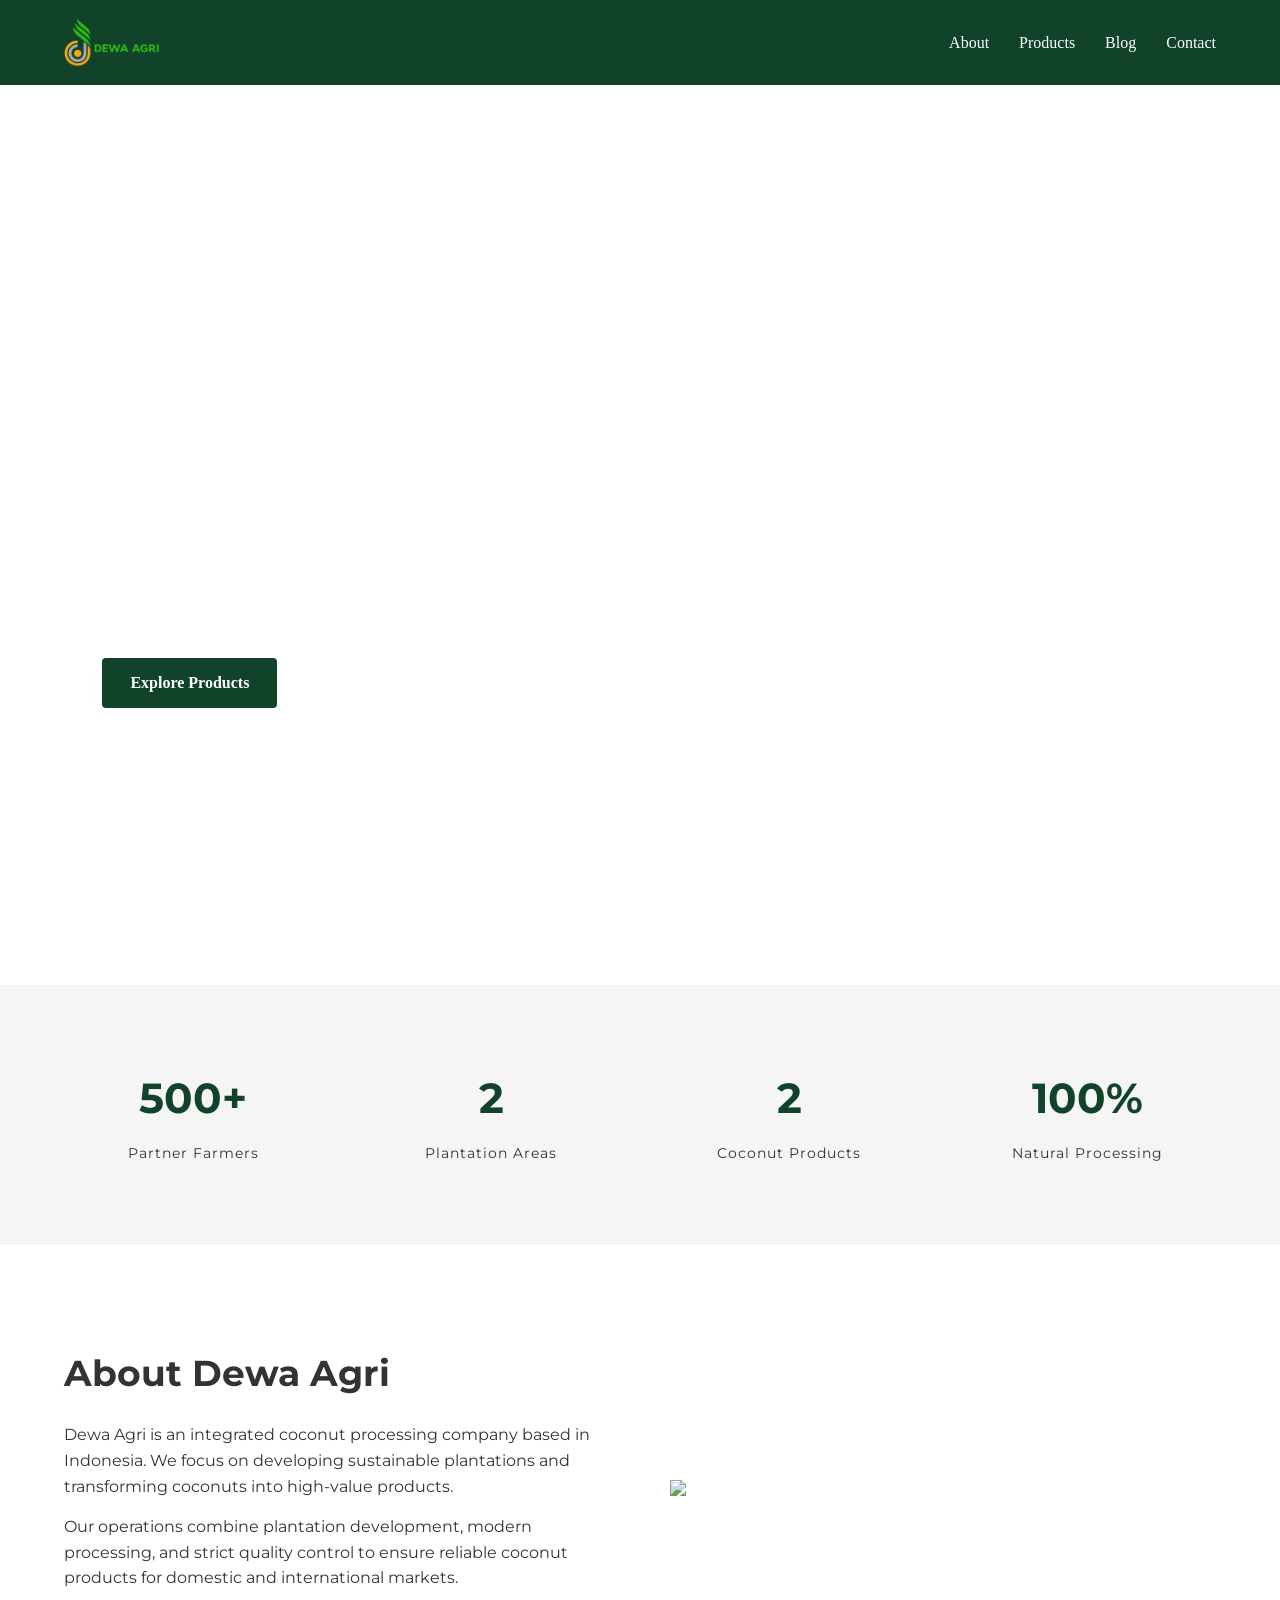
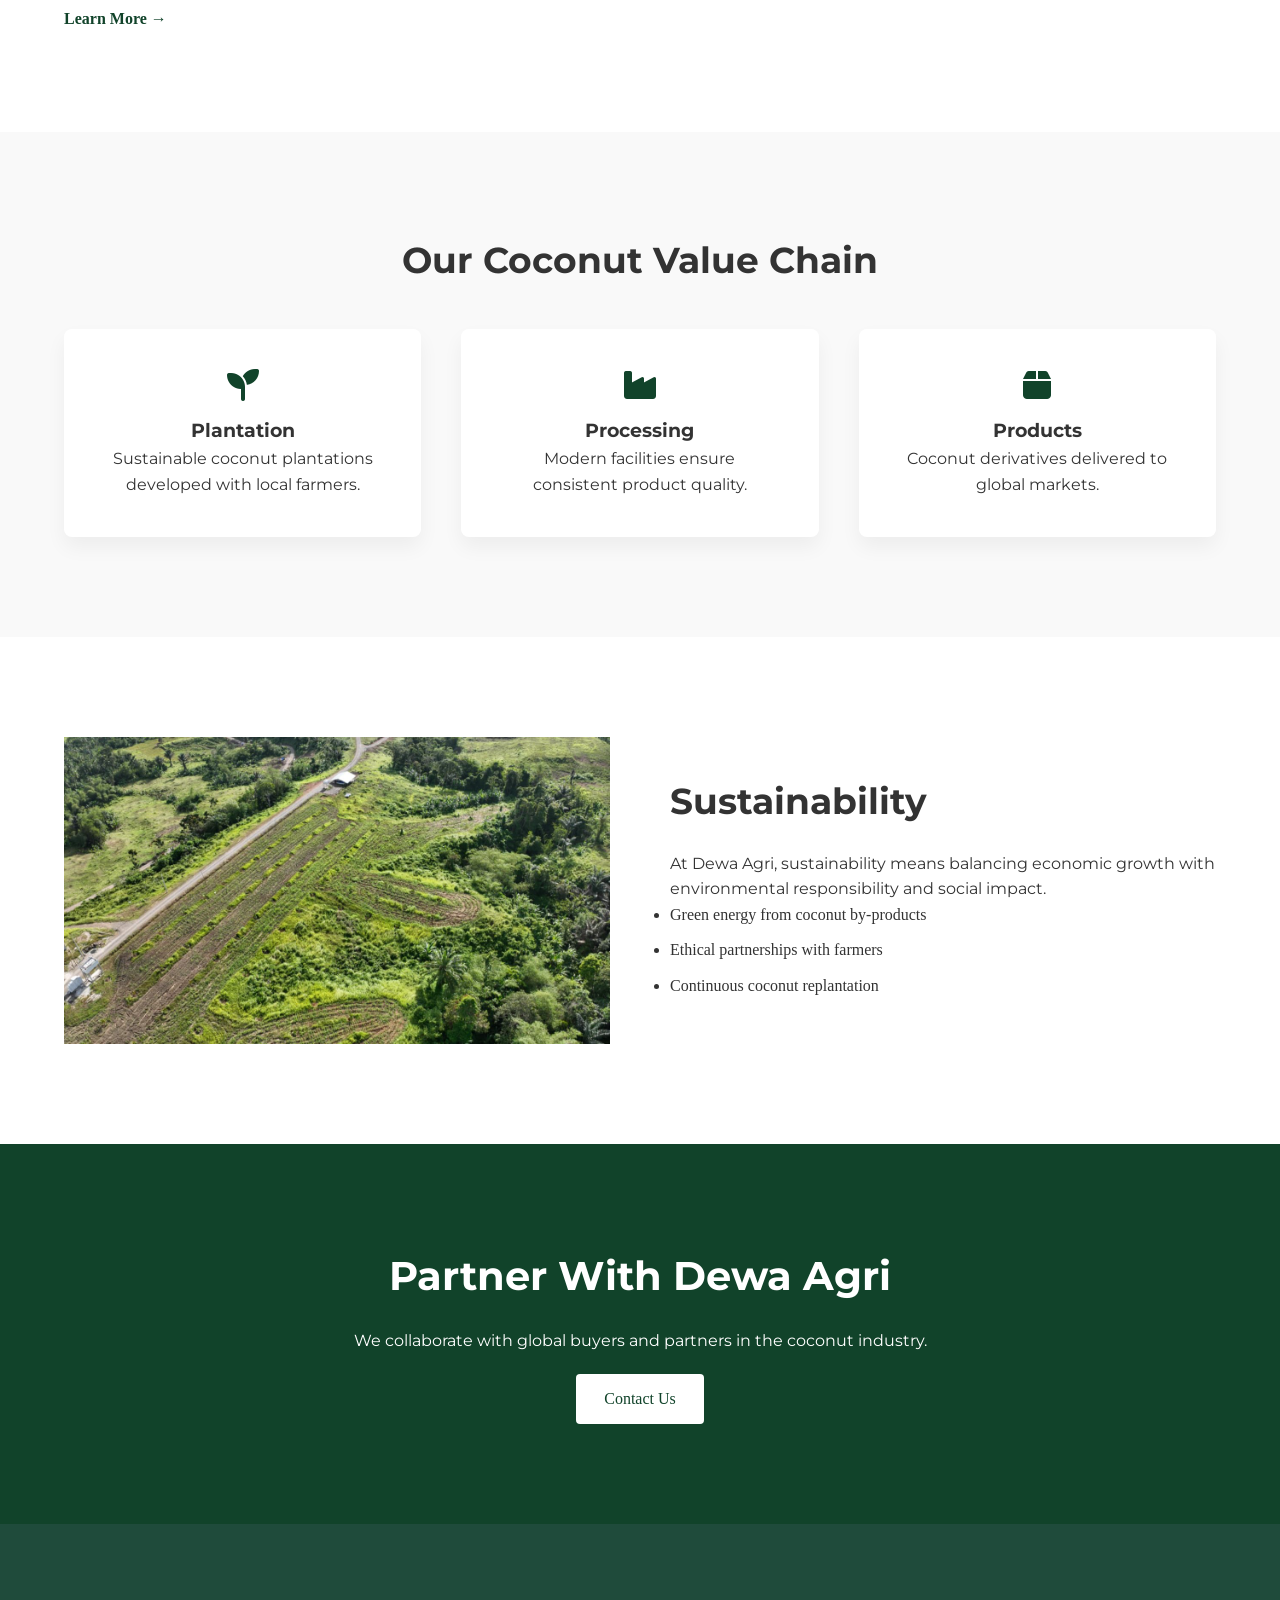
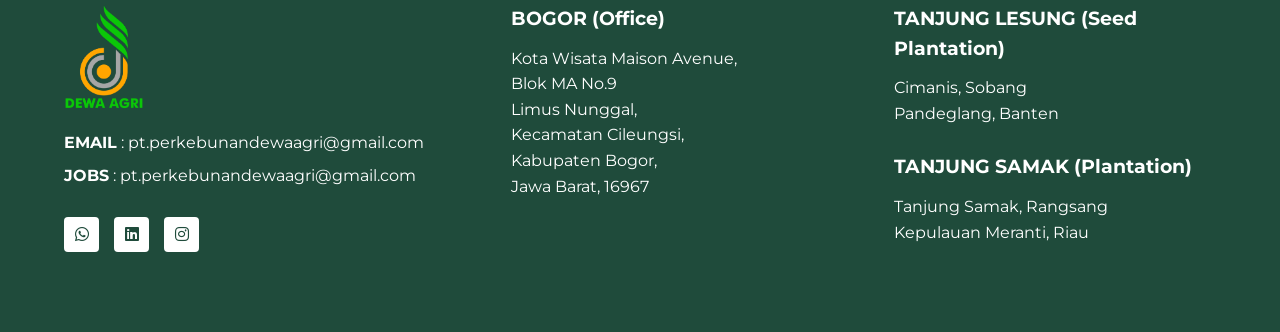
==== index.html @ 298e4358 "index all" ====
<!doctype html>
<html lang="en">
  <head>
    <meta charset="UTF-8" />
    <meta name="viewport" content="width=device-width, initial-scale=1.0" />

    <title>Dewa Agri | Integrated Coconut Industry</title>

    <link rel="stylesheet" href="css/home.css" />

    <link
      href="https://fonts.googleapis.com/css2?family=Montserrat:wght@300;400;600;700&display=swap"
      rel="stylesheet"
    />

    <link
      rel="stylesheet"
      href="https://cdnjs.cloudflare.com/ajax/libs/font-awesome/6.5.0/css/all.min.css"
    />
    <link rel="stylesheet" href="https://unpkg.com/aos@2.3.1/dist/aos.css" />
    <link rel="shortcut icon" href="assets/logo.png" />
  </head>

  <body>
    <!-- NAVBAR -->

    <header class="navbar">
      <div class="container nav">
        <div class="logo">
          <a href="index.html"
            ><img
              src="assets/logo-landscape.png"
              alt=""
              srcset=""
              style="width: 6rem"
          /></a>
        </div>

        <nav class="nav-menu" id="nav-menu">
          <a href="about.html">About</a>
          <a href="products.html">Products</a>
          <a href="blogs.html">Blog</a>
          <a href="contact.html">Contact</a>
        </nav>

        <div class="hamburger" id="hamburger">
          <span></span>
          <span></span>
          <span></span>
        </div>
      </div>
    </header>

    <!-- HERO -->

    <section class="hero">
      <div class="hero-content" data-aos="fade-right">
        <h1>Integrated Coconut Processing</h1>

        <p>
          From sustainable coconut plantations to high-value coconut products
          for global markets.
        </p>

        <a href="products.html" class="btn-primary">Explore Products</a>
      </div>
    </section>

    <!-- STATS -->

    <section class="stats">
      <div class="container stats-grid">
        <div class="stat" data-aos="fade-up" data-aos-delay="100">
          <h2>500+</h2>
          <p>Partner Farmers</p>
        </div>

        <div class="stat" data-aos="fade-up" data-aos-delay="200">
          <h2>2</h2>
          <p>Plantation Areas</p>
        </div>

        <div class="stat" data-aos="fade-up" data-aos-delay="300">
          <h2>2</h2>
          <p>Coconut Products</p>
        </div>

        <div class="stat" data-aos="fade-up" data-aos-delay="400">
          <h2>100%</h2>
          <p>Natural Processing</p>
        </div>
      </div>
    </section>

    <!-- ABOUT -->

    <section class="about container">
      <div class="about-grid">
        <div class="about-text" data-aos="fade-right">
          <h2>About Dewa Agri</h2>

          <p>
            Dewa Agri is an integrated coconut processing company based in
            Indonesia. We focus on developing sustainable plantations and
            transforming coconuts into high-value products.
          </p>

          <p>
            Our operations combine plantation development, modern processing,
            and strict quality control to ensure reliable coconut products for
            domestic and international markets.
          </p>

          <a href="about.html">Learn More →</a>
        </div>

        <div class="about-image" data-aos="fade-left">
          <img src="assets/weare.JPG" />
        </div>
      </div>
    </section>

    <!-- VALUE CHAIN -->

    <section class="value-chain">
      <div class="container">
        <h2>Our Coconut Value Chain</h2>

        <div class="chain-grid">
          <div class="chain-card" data-aos="zoom-in">
            <i class="fa-solid fa-seedling"></i>

            <h3>Plantation</h3>

            <p>Sustainable coconut plantations developed with local farmers.</p>
          </div>

          <div class="chain-card" data-aos="zoom-in">
            <i class="fa-solid fa-industry"></i>

            <h3>Processing</h3>

            <p>Modern facilities ensure consistent product quality.</p>
          </div>

          <div class="chain-card" data-aos="zoom-in">
            <i class="fa-solid fa-box"></i>

            <h3>Products</h3>

            <p>Coconut derivatives delivered to global markets.</p>
          </div>
        </div>
      </div>
    </section>

    <!-- SUSTAINABILITY -->

    <section class="sustainability container">
      <div class="sustain-grid">
        <div class="sustain-text" data-aos="fade-left">
          <img src="assets/5.jpeg" />
        </div>

        <div class="sustain-text" data-aos="fade-left">
          <h2>Sustainability</h2>

          <p>
            At Dewa Agri, sustainability means balancing economic growth with
            environmental responsibility and social impact.
          </p>

          <ul>
            <li>Green energy from coconut by-products</li>

            <li>Ethical partnerships with farmers</li>

            <li>Continuous coconut replantation</li>
          </ul>
        </div>
      </div>
    </section>

    <!-- PRODUCTS -->

    <!-- <section class="products" id="products">
      <div class="container">
        <h2>Our Coconut Products</h2>

        <div class="product-grid">
          <div class="product-card" data-aos="zoom-in">
            <img src="assets/pembibitan.png" />

            <h3>Coconut Seed</h3>
          </div>

          <div class="product-card" data-aos="zoom-in">
            <img src="assets/coconut-fresh.jpg" />

            <h3>Coconut Fresh</h3>
          </div>
        </div>

        <a href="products.html" class="btn-secondary"> View All Products </a>
      </div>
    </section> -->

    <!-- CTA -->

    <section class="cta">
      <h2>Partner With Dewa Agri</h2>

      <p>
        We collaborate with global buyers and partners in the coconut industry.
      </p>

      <a href="contact.html" class="btn-light">Contact Us</a>
    </section>

    <!-- FOOTER -->

    <footer class="footer" data-aos="fade-up">
      <div class="footer-container">
        <div class="footer-left">
          <img src="assets/logo.png" class="footer-logo" />

          <p><b>EMAIL</b> : pt.perkebunandewaagri@gmail.com</p>
          <p><b>JOBS</b> : pt.perkebunandewaagri@gmail.com</p>

          <div class="social">
            <a href="#"><i class="fa-brands fa-whatsapp"></i></a>

            <a
              href="https://id.linkedin.com/company/pt-perkebunan-dewa-agri"
              target="_blank"
            >
              <i class="fa-brands fa-linkedin"></i>
            </a>

            <a
              href="https://www.instagram.com/dewaagriperkebunan"
              target="_blank"
            >
              <i class="fa-brands fa-instagram"></i>
            </a>
          </div>
        </div>

        <div class="footer-jakarta">
          <h3>BOGOR (Office)</h3>

          <p>
            Kota Wisata Maison Avenue,<br />
            Blok MA No.9<br />
            Limus Nunggal,<br />
            Kecamatan Cileungsi,<br />
            Kabupaten Bogor,<br />
            Jawa Barat, 16967
          </p>
        </div>

        <div class="footer-jailolo">
          <h3>TANJUNG LESUNG (Seed Plantation)</h3>

          <p>
            Cimanis, Sobang<br />
            Pandeglang, Banten
          </p>

          <br />

          <h3>TANJUNG SAMAK (Plantation)</h3>

          <p>
            Tanjung Samak, Rangsang<br />
            Kepulauan Meranti, Riau
          </p>
        </div>
      </div>
    </footer>
    <script>
      const hamburger = document.getElementById("hamburger");
      const navMenu = document.getElementById("nav-menu");

      hamburger.addEventListener("click", () => {
        navMenu.classList.toggle("active");
      });
    </script>
    <script src="https://unpkg.com/aos@2.3.1/dist/aos.js"></script>

    <script>
      AOS.init({
        duration: 1000,
        once: true,
      });
    </script>
    <script>
      window.addEventListener("scroll", function () {
        const nav = document.querySelector(".navbar");

        nav.classList.toggle("scrolled", window.scrollY > 50);
      });
    </script>
  </body>
</html>
---- css/home.css ----
/* RESET */

* {
  margin: 0;
  padding: 0;
  box-sizing: border-box;
}

body {
  color: #333;
  line-height: 1.6;
}
h1,
h2,
h3 {
  font-family: "Montserrat", sans-serif;
  font-weight: 700;
}

p {
  font-family: "Montserrat", sans-serif;
  font-weight: 400;
}
img {
  width: 100%;
  display: block;
}

a {
  text-decoration: none;
  color: inherit;
}

.container {
  width: 90%;
  max-width: 1200px;
  margin: auto;
}

/* NAVBAR */

.navbar {
  background: #11432a;
  position: sticky;
  top: 0;
  z-index: 1000;
}

.nav {
  display: flex;
  justify-content: space-between;
  align-items: center;
  padding: 18px 0;
}

.logo a {
  color: white;
  font-weight: 700;
  font-size: 20px;
  letter-spacing: 1px;
}

/* NAV MENU */

.nav-menu {
  display: flex;
  gap: 30px;
}

.nav-menu a {
  color: white;
  font-weight: 500;
  transition: 0.3s;
}

.nav-menu a:hover {
  opacity: 0.7;
}

/* HAMBURGER */

.hamburger {
  display: none;
  flex-direction: column;
  cursor: pointer;
  gap: 5px;
}

.hamburger span {
  width: 25px;
  height: 3px;
  background: white;
  display: block;
  transition: 0.3s;
}

/* HERO */

.hero {
  height: 100vh;
  background: url("../assets/hero2.JPG") center/cover no-repeat;
  display: flex;
  align-items: center;
}

.hero-content {
  color: white;
  max-width: 600px;
  margin-left: 8%;
}

.hero h1 {
  font-size: 60px;
  line-height: 1.1;
}

.hero p {
  margin: 20px 0;
  font-size: 18px;
  max-width: 450px;
}

.btn-primary {
  display: inline-block;
  background: #11432a;
  color: white;
  padding: 12px 28px;
  border-radius: 4px;
  font-weight: 600;
  transition: 0.3s;
}

.btn-primary:hover {
  background: #1f6b45;
}

/* STATS */

.stats {
  background: #f5f5f5;
  padding: 80px 0;
}

.stats-grid {
  display: grid;
  grid-template-columns: repeat(4, 1fr);
  gap: 40px;
  text-align: center;
}

.stat h2 {
  font-size: 42px;
  color: #11432a;
}

.stat p {
  margin-top: 10px;
  font-size: 14px;
  letter-spacing: 1px;
}

/* ABOUT */

.about {
  padding: 100px 0;
}

.about-grid {
  display: grid;
  grid-template-columns: 1fr 1fr;
  gap: 60px;
  align-items: center;
}

.about-text h2 {
  font-size: 36px;
  margin-bottom: 20px;
}

.about-text p {
  margin-bottom: 15px;
}

.about-text a {
  color: #11432a;
  font-weight: 600;
}

/* VALUE CHAIN */

.value-chain {
  padding: 100px 0;
  background: #f9f9f9;
  text-align: center;
}

.value-chain h2 {
  font-size: 36px;
  margin-bottom: 40px;
}

.chain-grid {
  display: grid;
  grid-template-columns: repeat(3, 1fr);
  gap: 40px;
}

.chain-card {
  background: white;
  padding: 40px;
  border-radius: 8px;
  box-shadow: 0 10px 20px rgba(0, 0, 0, 0.05);
  transition: all 0.3s ease;
}
.chain-card:hover {
  transform: translateY(-8px);
}

.chain-card i {
  font-size: 32px;
  color: #11432a;
  margin-bottom: 15px;
}

/* SUSTAINABILITY */

.sustainability {
  padding: 100px 0;
}

.sustain-grid {
  display: grid;
  grid-template-columns: 1fr 1fr;
  gap: 60px;
  align-items: center;
}

.sustain-text h2 {
  font-size: 36px;
  margin-bottom: 20px;
}

.sustain-text li {
  margin-bottom: 10px;
}

/* PRODUCTS */

.products {
  padding: 100px 0;
  text-align: center;
  background: #fafafa;
}

.products h2 {
  font-size: 36px;
  margin-bottom: 40px;
}

.product-grid {
  display: grid;
  grid-template-columns: repeat(auto-fit, minmax(250px, 300px));
  justify-content: center;
  gap: 30px;
  margin-bottom: 40px;
}

.product-card {
  background: white;
  border-radius: 8px;
  overflow: hidden;
  box-shadow: 0 8px 20px rgba(0, 0, 0, 0.05);
  transition: all 0.3s ease;
}

.product-card:hover {
  transform: translateY(-10px);
  box-shadow: 0 20px 40px rgba(0, 0, 0, 0.1);
}

.product-card img {
  height: 220px;
  object-fit: cover;
}

.product-card h3 {
  padding: 20px;
}

.btn-secondary {
  background: #11432a;
  color: white;
  padding: 12px 28px;
  border-radius: 4px;
  display: inline-block;
}

/* CTA */

.cta {
  background: #11432a;
  color: white;
  text-align: center;
  padding: 100px 20px;
}

.cta h2 {
  font-size: 40px;
  margin-bottom: 20px;
}

.btn-light {
  background: white;
  color: #11432a;
  padding: 12px 28px;
  border-radius: 4px;
  display: inline-block;
  margin-top: 20px;
}

/* FOOTER */

.footer {
  background: #1f4b3b;
  color: white;
  padding: 80px 5%;
}
.footer img {
  width: 5em;
}
.footer-container {
  display: grid;
  grid-template-columns: 1.2fr 1fr 1fr;
  gap: 60px;
  align-items: flex-start;
}
.footer-container > div {
  display: flex;
  flex-direction: column;
}
.footer-logo {
  width: 100px;
  margin-bottom: 20px;
}

.footer-left p {
  margin-bottom: 8px;
}

.footer-office h3 {
  margin-bottom: 15px;
  font-size: 16px;
}

.footer-office p {
  line-height: 1.6;
  font-size: 14px;
}

.social {
  margin-top: 20px;
  display: flex;
  gap: 15px;
}
.footer h3 {
  margin-bottom: 12px;
}

.footer p {
  line-height: 1.6;
}
.social a {
  width: 35px;
  height: 35px;
  display: flex;
  align-items: center;
  justify-content: center;
  background: white;
  color: #1f4b3b;
  font-weight: bold;
  border-radius: 4px;
  text-decoration: none;
}

/* TABLET */

@media (max-width: 1000px) {
  .hero h1 {
    font-size: 45px;
  }

  .stats-grid {
    grid-template-columns: repeat(2, 1fr);
  }

  .chain-grid {
    grid-template-columns: 1fr 1fr;
  }

  .product-grid {
    grid-template-columns: 1fr 1fr;
  }
}

/* MOBILE */

@media (max-width: 768px) {
  /* HAMBURGER */

  .hamburger {
    display: flex;
  }

  /* MOBILE NAV */

  .nav-menu {
    position: absolute;
    top: 70px;
    left: -100%;
    background: #11432a;
    width: 100%;
    flex-direction: column;
    align-items: center;
    padding: 40px 0;
    gap: 20px;
    transition: 0.3s;
  }

  .nav-menu.active {
    left: 0;
  }

  /* LAYOUT */

  .hero {
    height: 90vh;
  }

  .hero-content {
    margin-left: 20px;
    margin-right: 20px;
    animation: heroFade 1.2s ease;
  }
  @keyframes heroFade {
    from {
      opacity: 0;
      transform: translateY(30px);
    }
    to {
      opacity: 1;
      transform: translateY(0);
    }
  }
  .hero h1 {
    font-size: 36px;
  }

  .about-grid {
    grid-template-columns: 1fr;
  }

  .sustain-grid {
    grid-template-columns: 1fr;
  }

  .chain-grid {
    grid-template-columns: 1fr;
  }

  .product-grid {
    grid-template-columns: 1fr;
  }

  .footer-grid {
    grid-template-columns: 1fr;
  }
}
.btn-primary,
.btn-secondary,
.btn-light {
  transition: all 0.3s ease;
}

.btn-primary:hover,
.btn-secondary:hover {
  transform: translateY(-2px);
  box-shadow: 0 10px 20px rgba(0, 0, 0, 0.15);
}
.navbar.scrolled {
  background: #11432a;
  box-shadow: 0 5px 20px rgba(0, 0, 0, 0.2);
}
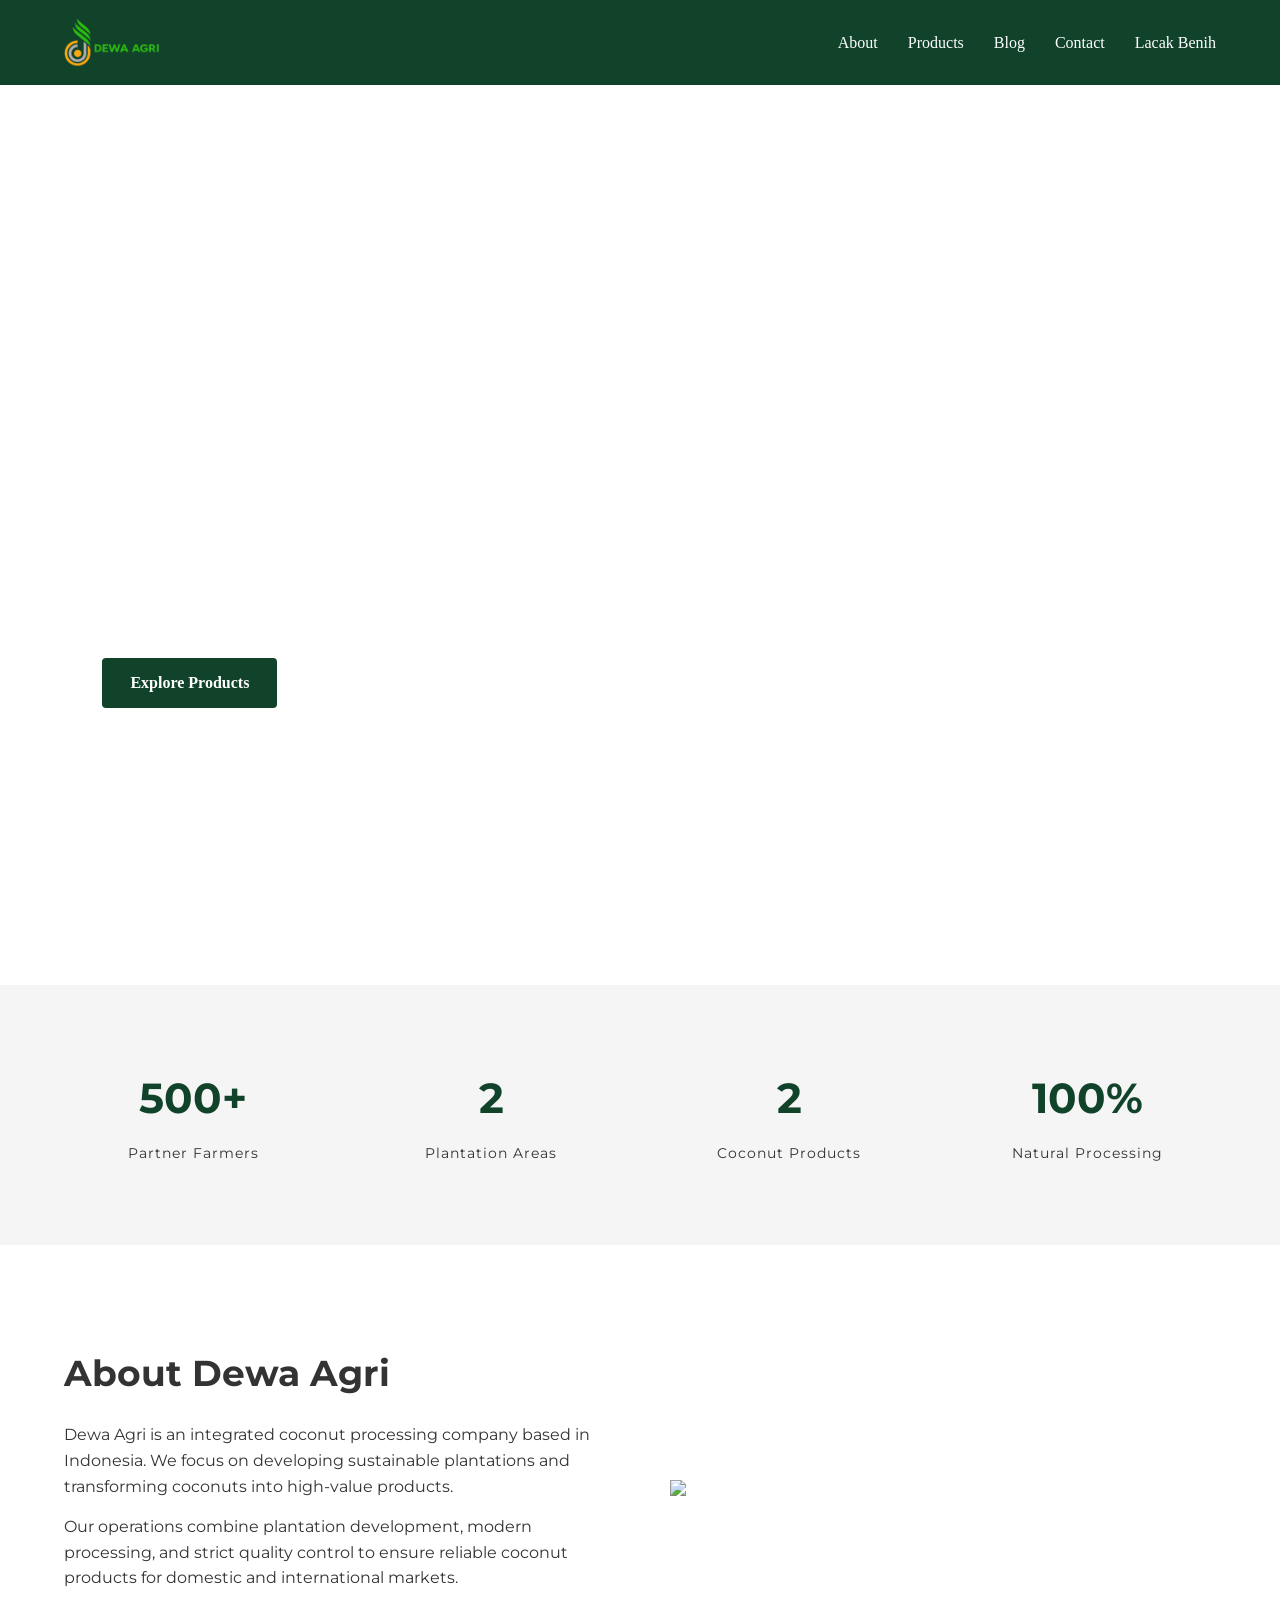
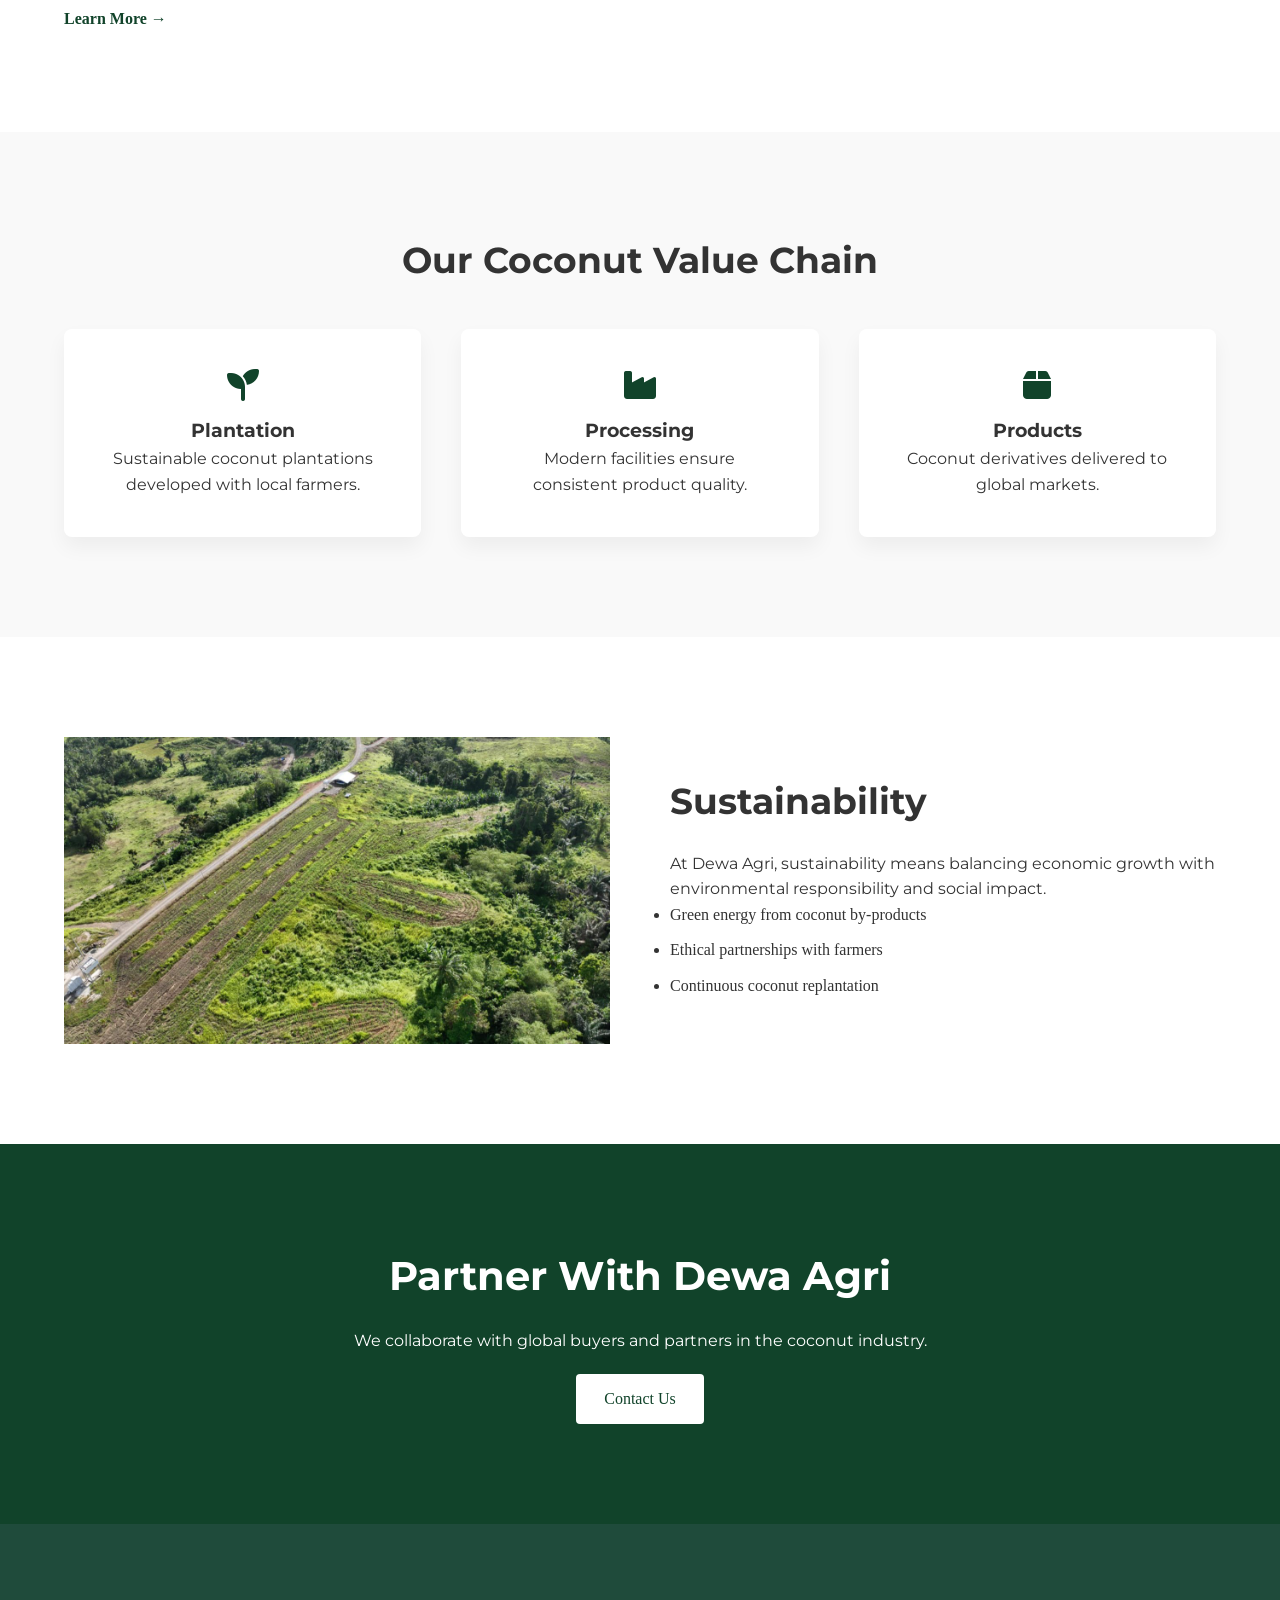
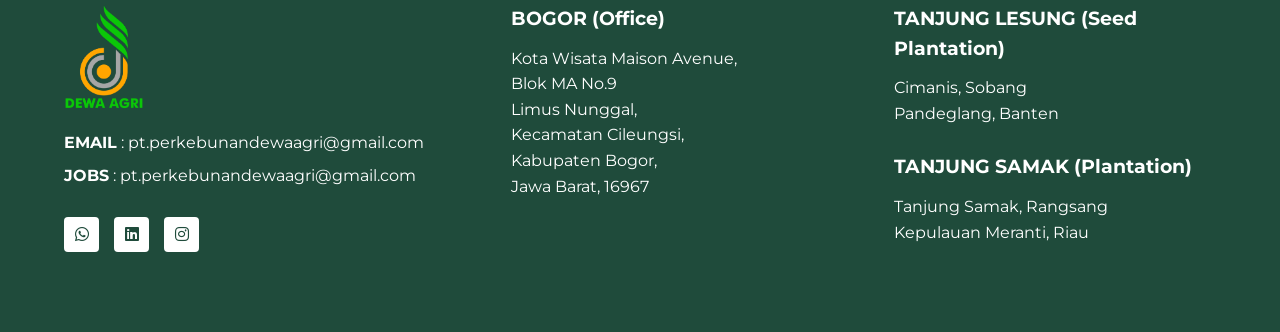
==== commit 8a45f061: "Update index.html" ====
--- a/index.html
+++ b/index.html
@@ -41,6 +41,7 @@
           <a href="products.html">Products</a>
           <a href="blogs.html">Blog</a>
           <a href="contact.html">Contact</a>
+          <a href="https://stt-perkebunandewaagri.page.gd">Lacak Benih</a>
         </nav>
 
         <div class="hamburger" id="hamburger">
--- a/css/home.css
+++ b/css/home.css
@@ -6,9 +6,11 @@
   box-sizing: border-box;
 }
 
+html,
 body {
   color: #333;
   line-height: 1.6;
+  overflow-x: hidden;
 }
 h1,
 h2,
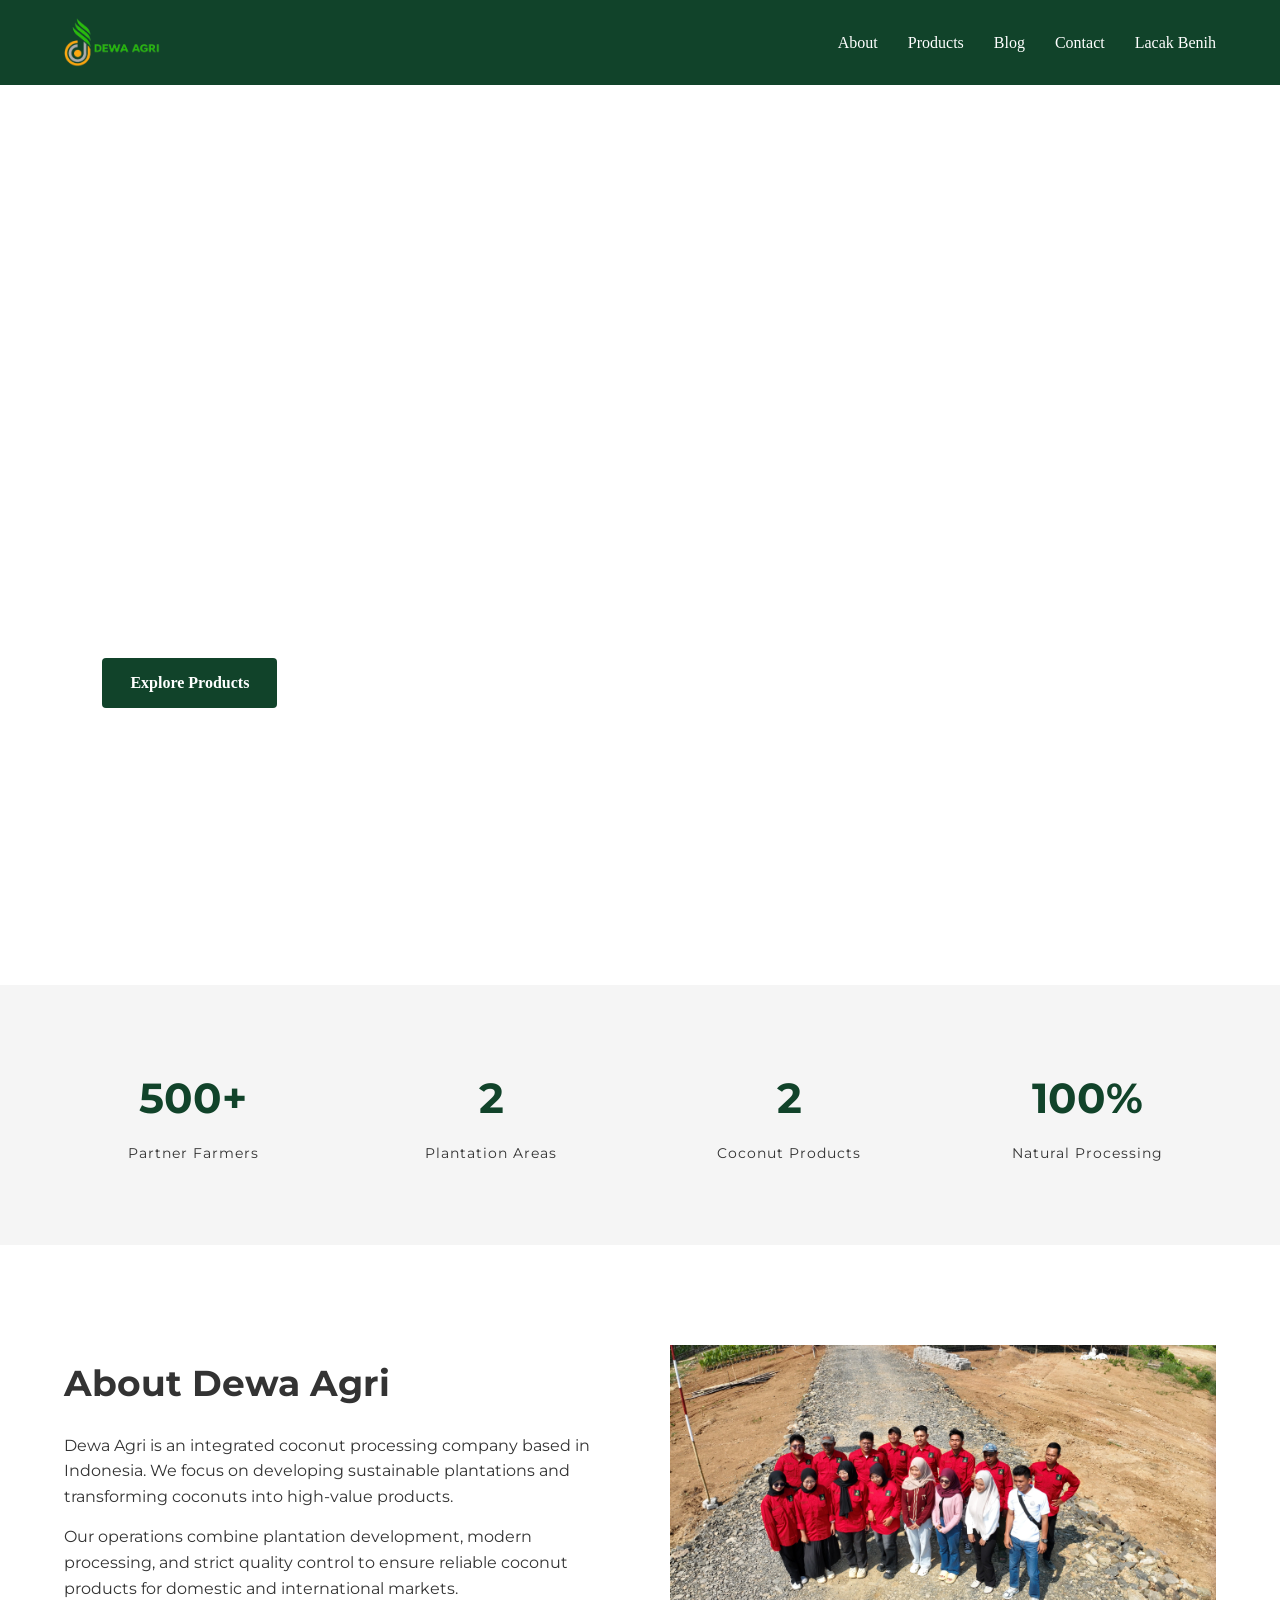
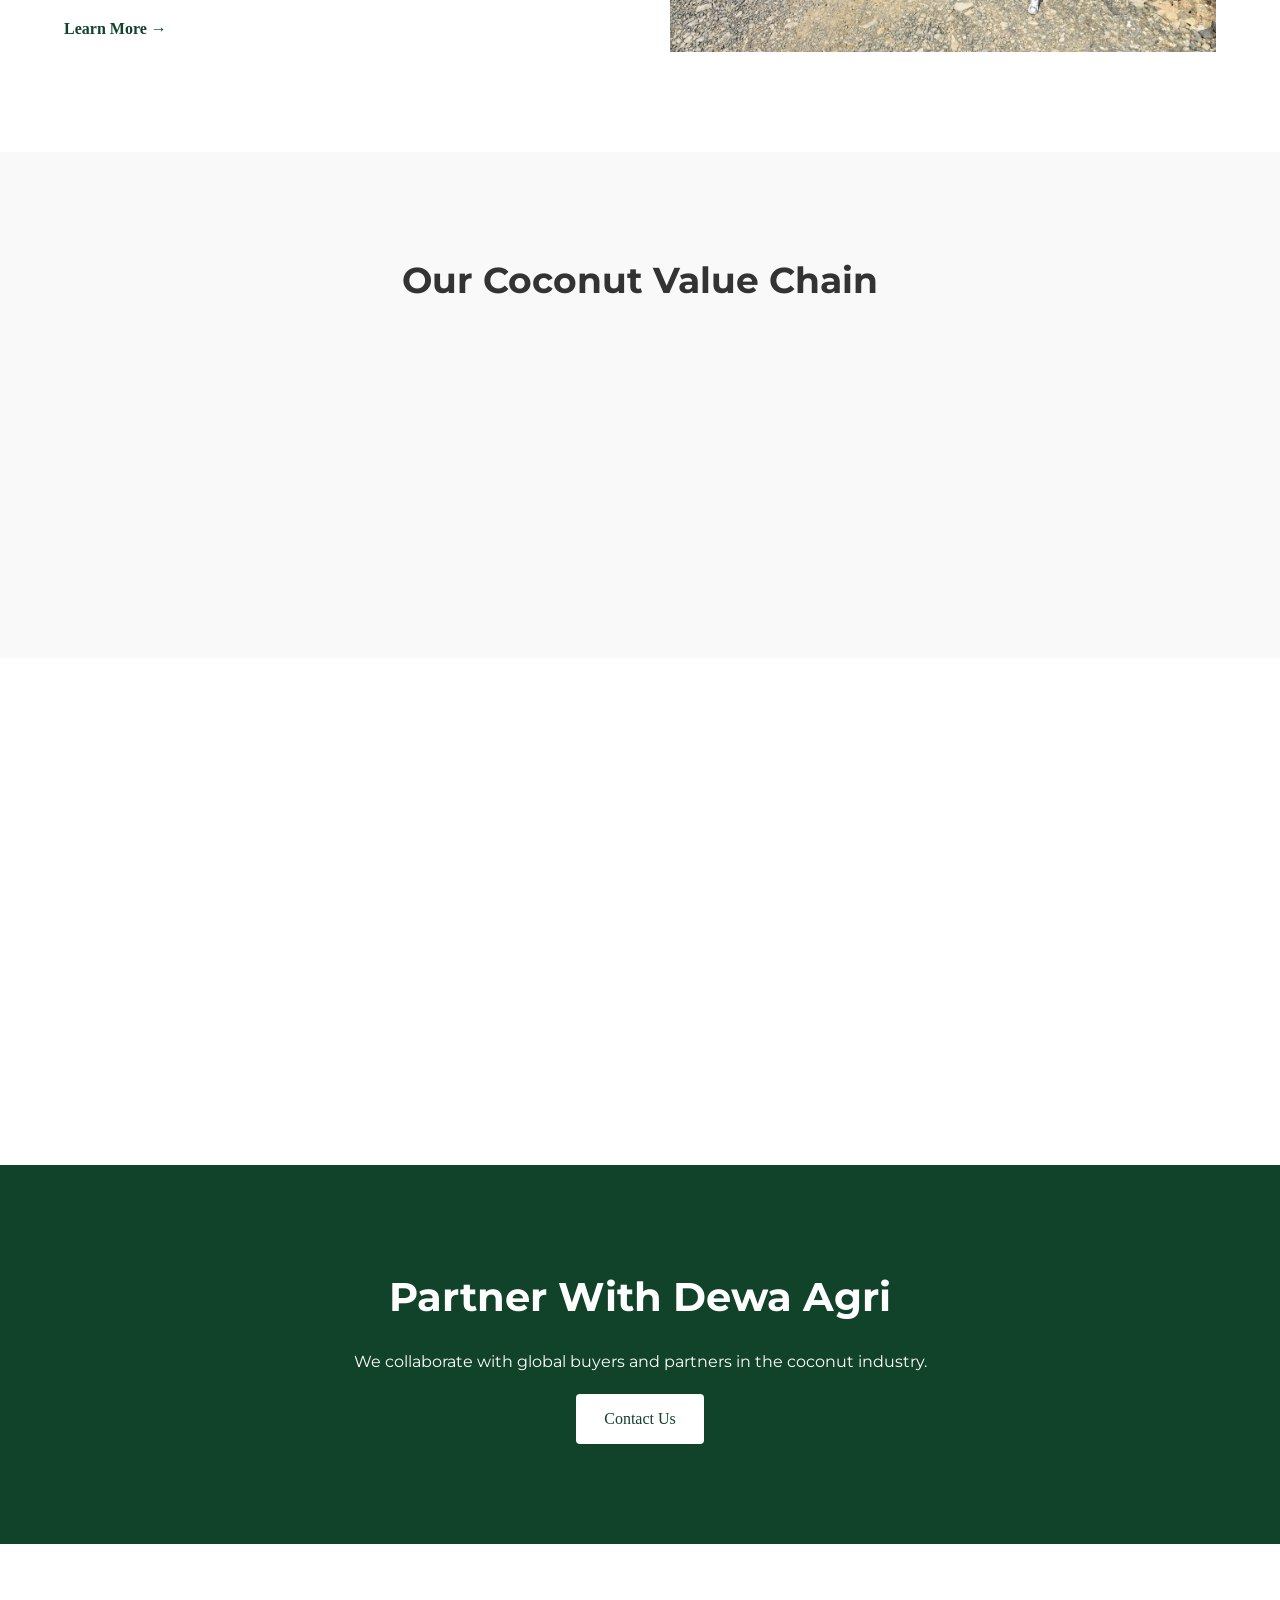
==== commit 9c4a3d5a: "Update index.html" ====
--- a/index.html
+++ b/index.html
@@ -3,6 +3,7 @@
   <head>
     <meta charset="UTF-8" />
     <meta name="viewport" content="width=device-width, initial-scale=1.0" />
+    <meta name="google-site-verification" content="SmVIfJ3rOHr0uaFnXd-QPO133sdyjgpyCZhbJrXfUTY" />
 
     <title>Dewa Agri | Integrated Coconut Industry</title>
 
@@ -116,7 +117,7 @@
         </div>
 
         <div class="about-image" data-aos="fade-left">
-          <img src="assets/weare.JPG" />
+          <img src="assets/weare.jpg" />
         </div>
       </div>
     </section>
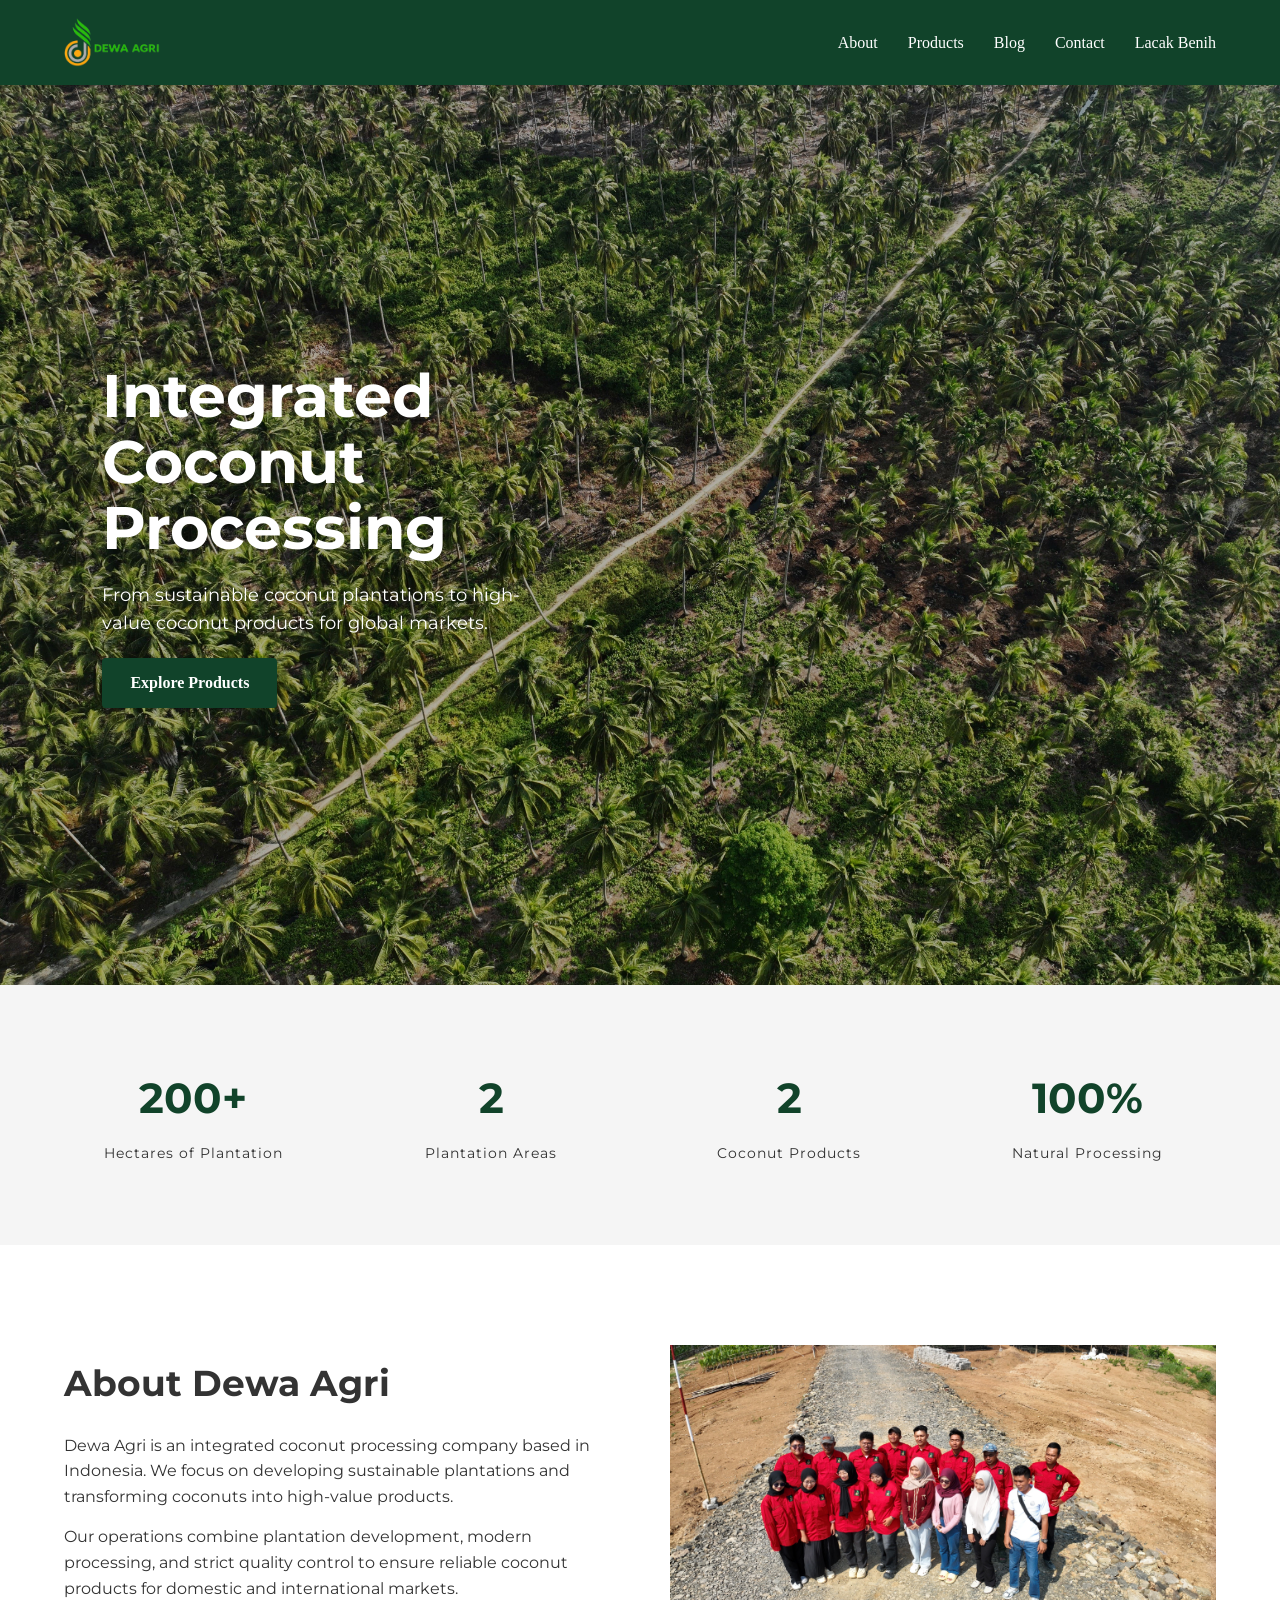
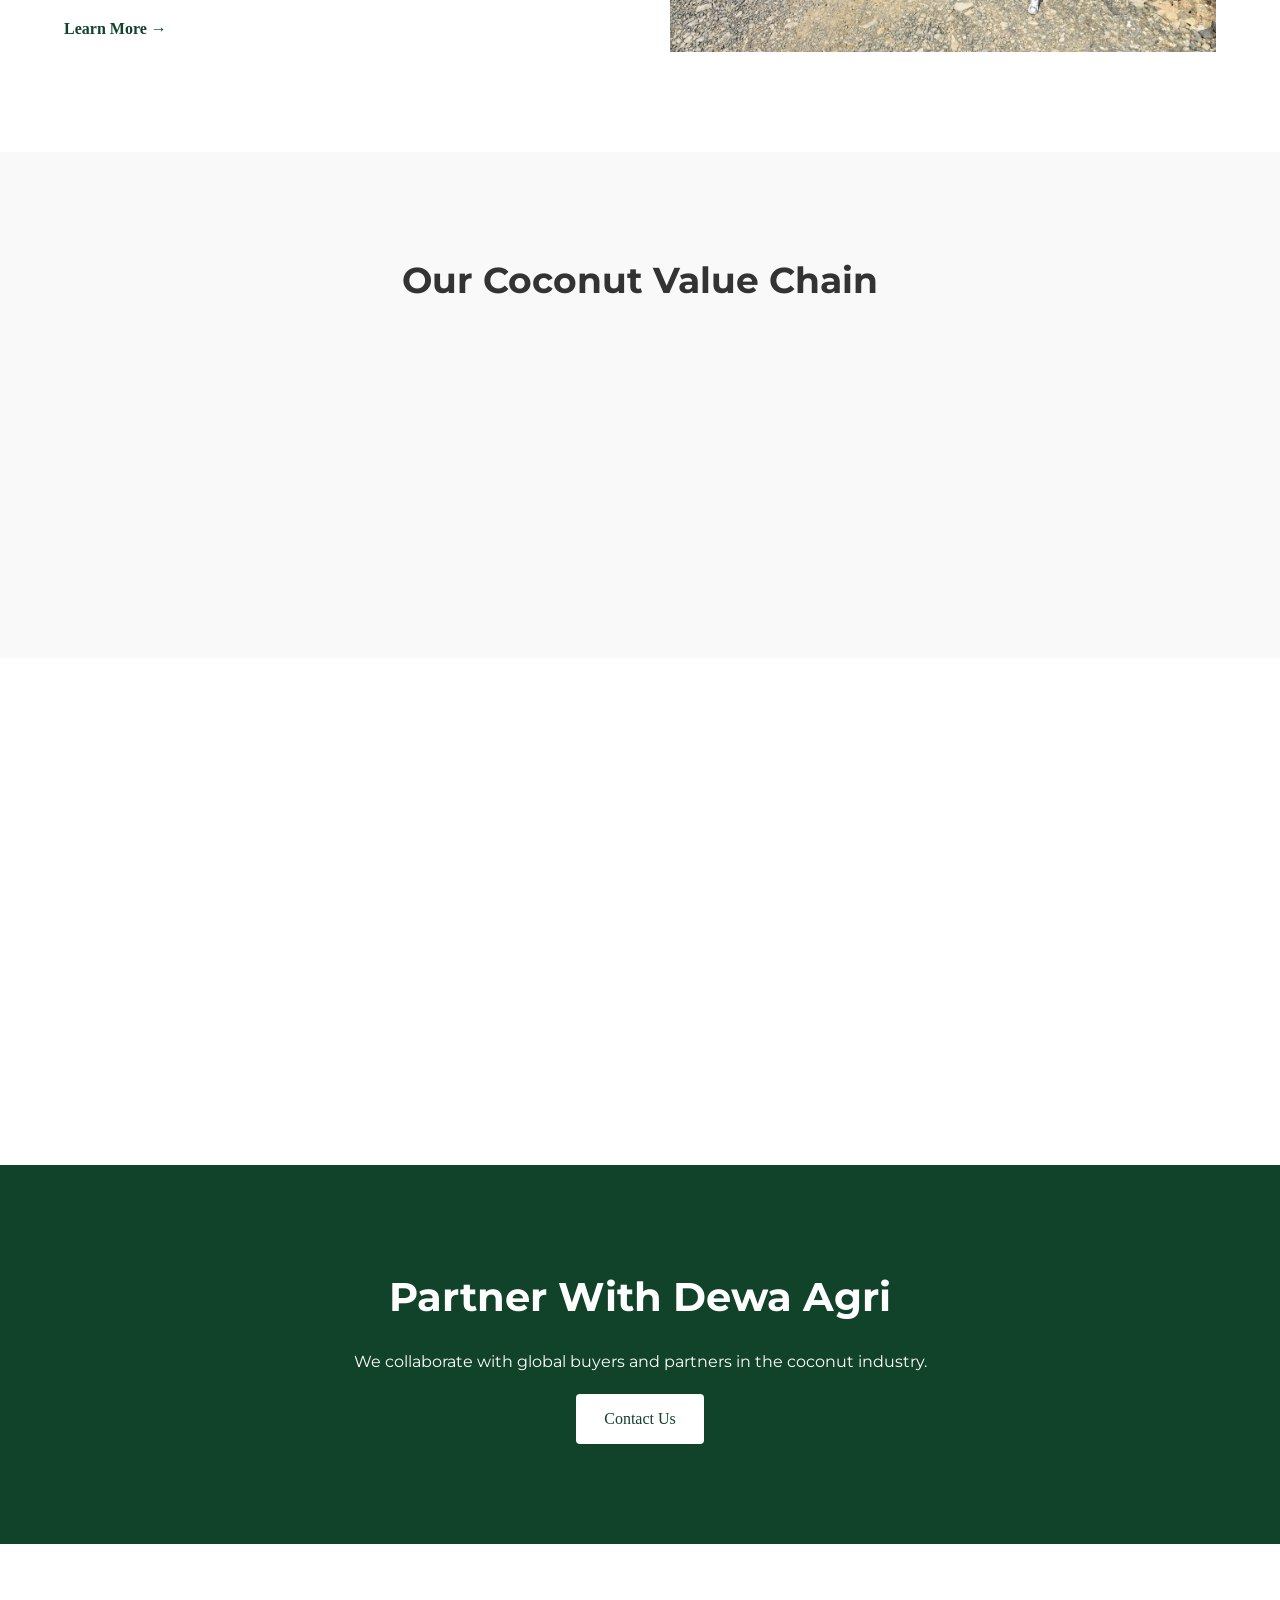
==== commit 363353e6: "Update index.html" ====
--- a/index.html
+++ b/index.html
@@ -73,8 +73,8 @@
     <section class="stats">
       <div class="container stats-grid">
         <div class="stat" data-aos="fade-up" data-aos-delay="100">
-          <h2>500+</h2>
-          <p>Partner Farmers</p>
+          <h2>200+</h2>
+          <p>Hectares of Plantation</p>
         </div>
 
         <div class="stat" data-aos="fade-up" data-aos-delay="200">
--- a/css/home.css
+++ b/css/home.css
@@ -100,7 +100,7 @@
 
 .hero {
   height: 100vh;
-  background: url("../assets/hero2.JPG") center/cover no-repeat;
+  background: url("../assets/hero2.jpg") center/cover no-repeat;
   display: flex;
   align-items: center;
 }
